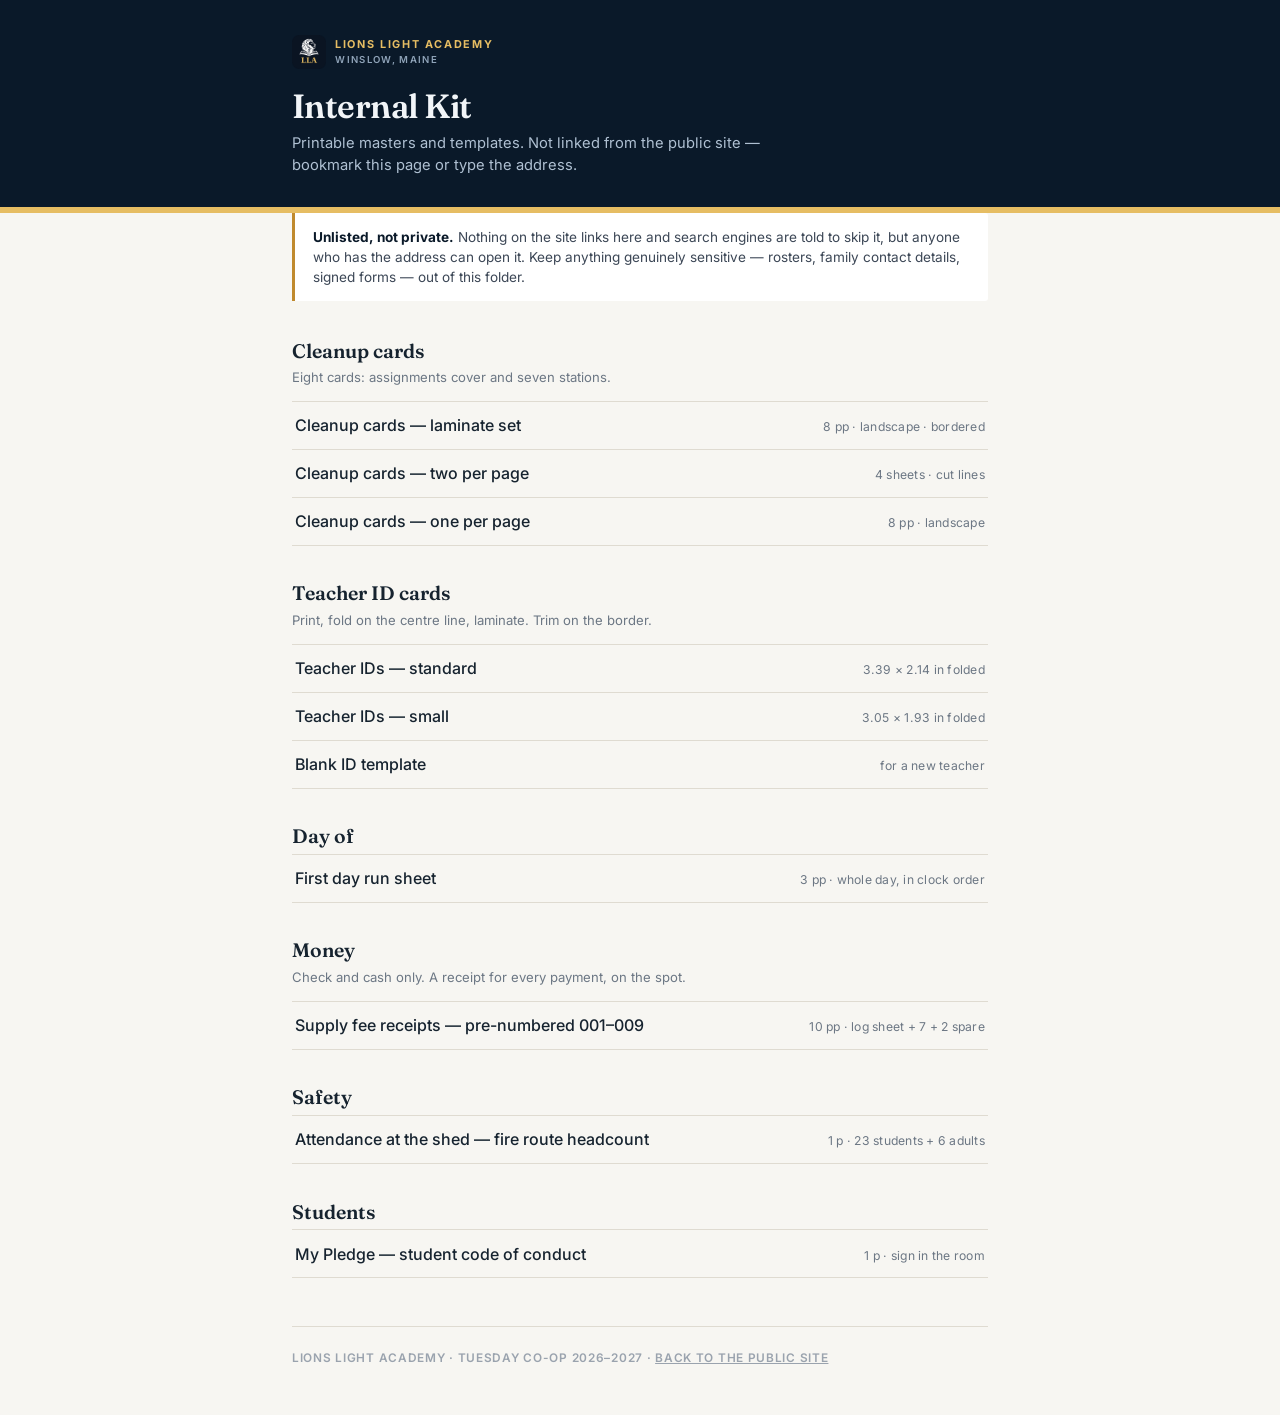
==== kit/index.html @ 5a2d602f "Add unlisted /kit/ with printable masters; noindex" ====
<!doctype html>
<html lang="en">
<head>
<meta charset="utf-8">
<meta name="viewport" content="width=device-width,initial-scale=1">
<meta name="robots" content="noindex,nofollow,noarchive">
<title>Internal Kit — Lions Light Academy</title>
<link rel="icon" href="/favicon-32.png">
<link rel="preconnect" href="https://fonts.googleapis.com">
<link rel="preconnect" href="https://fonts.gstatic.com" crossorigin>
<link href="https://fonts.googleapis.com/css2?family=Fraunces:opsz,wght@9..144,400;9..144,600;9..144,700&family=Inter:wght@400;500;600;700&display=swap" rel="stylesheet">
<style>
  :root{
    --navy:#0A1929; --gold:#E6BD63; --gold-dk:#C08A2E;
    --cream:#F7F6F2; --ink:#16232F; --mute:#6C7784; --rule:#DFDBD1;
  }
  *{box-sizing:border-box;margin:0;padding:0}
  body{font-family:'Inter',system-ui,sans-serif;color:var(--ink);
       background:var(--cream);line-height:1.5;-webkit-font-smoothing:antialiased}

  header{background:var(--navy);color:#F2F5F8;padding:2.2rem 0 1.9rem}
  .wrap{max-width:46rem;margin:0 auto;padding:0 1.25rem}
  .lockup{display:flex;align-items:center;gap:.6rem}
  .lockup img{width:2.1rem;height:auto}
  .org{font-size:.68rem;font-weight:700;letter-spacing:.15em;
       text-transform:uppercase;color:var(--gold)}
  .loc{font-size:.6rem;font-weight:600;letter-spacing:.14em;
       text-transform:uppercase;color:#8FA3B8;margin-top:1px}
  h1{font-family:'Fraunces',Georgia,serif;font-weight:600;font-size:2.1rem;
     line-height:1.05;letter-spacing:-.015em;margin-top:1.25rem}
  .sub{color:#AFC0D2;font-size:.92rem;margin-top:.5rem;max-width:32rem}
  .bar{height:.4rem;background:var(--gold)}

  main{padding:2.4rem 0 3rem}
  .note{background:#fff;border-left:3px solid var(--gold-dk);
        padding:.85rem 1.1rem;font-size:.85rem;color:#3C4756;
        margin-bottom:2.2rem;border-radius:0 3px 3px 0}
  .note b{color:var(--navy)}

  h2{font-family:'Fraunces',Georgia,serif;font-weight:600;font-size:1.22rem;
     margin:2.1rem 0 .15rem}
  h2:first-of-type{margin-top:0}
  .what{font-size:.82rem;color:var(--mute);margin-bottom:.8rem}

  ul{list-style:none;border-top:1px solid var(--rule)}
  li{border-bottom:1px solid var(--rule)}
  li a{display:flex;justify-content:space-between;align-items:baseline;gap:1rem;
       padding:.72rem .2rem;text-decoration:none;color:var(--ink)}
  li a:hover{background:#fff}
  li a .n{font-weight:500}
  li a .m{font-size:.76rem;color:var(--mute);text-align:right;flex:0 0 auto;
          letter-spacing:.02em}

  footer{border-top:1px solid var(--rule);margin-top:3rem;padding:1.4rem 0 3rem;
         font-size:.74rem;color:#9AA3AE;letter-spacing:.06em;text-transform:uppercase;
         font-weight:600}
  footer a{color:#9AA3AE}
  @media(max-width:32rem){
    h1{font-size:1.65rem}
    li a{flex-direction:column;gap:.15rem}
    li a .m{text-align:left}
  }
</style>
</head>
<body>

<header>
  <div class="wrap">
    <div class="lockup">
      <img src="/icon-192.png" alt="">
      <div>
        <div class="org">Lions Light Academy</div>
        <div class="loc">Winslow, Maine</div>
      </div>
    </div>
    <h1>Internal Kit</h1>
    <p class="sub">Printable masters and templates. Not linked from the public
      site — bookmark this page or type the address.</p>
  </div>
</header>
<div class="bar"></div>

<main class="wrap">

  <p class="note"><b>Unlisted, not private.</b> Nothing on the site links here and
    search engines are told to skip it, but anyone who has the address can open
    it. Keep anything genuinely sensitive — rosters, family contact details,
    signed forms — out of this folder.</p>

  <h2>Cleanup cards</h2>
  <p class="what">Eight cards: assignments cover and seven stations.</p>
  <ul>
    <li><a href="cleanup-cards-laminate.pdf">
      <span class="n">Cleanup cards — laminate set</span>
      <span class="m">8 pp · landscape · bordered</span></a></li>
    <li><a href="cleanup-cards-two-up.pdf">
      <span class="n">Cleanup cards — two per page</span>
      <span class="m">4 sheets · cut lines</span></a></li>
    <li><a href="cleanup-cards-full-page.pdf">
      <span class="n">Cleanup cards — one per page</span>
      <span class="m">8 pp · landscape</span></a></li>
  </ul>

  <h2>Teacher ID cards</h2>
  <p class="what">Print, fold on the centre line, laminate. Trim on the border.</p>
  <ul>
    <li><a href="teacher-id-standard.pdf">
      <span class="n">Teacher IDs — standard</span>
      <span class="m">3.39 × 2.14 in folded</span></a></li>
    <li><a href="teacher-id-small.pdf">
      <span class="n">Teacher IDs — small</span>
      <span class="m">3.05 × 1.93 in folded</span></a></li>
    <li><a href="teacher-id-blank-template.pdf">
      <span class="n">Blank ID template</span>
      <span class="m">for a new teacher</span></a></li>
  </ul>

  <h2>Day of</h2>
  <ul>
    <li><a href="first-day-run-sheet.pdf">
      <span class="n">First day run sheet</span>
      <span class="m">3 pp · whole day, in clock order</span></a></li>
  </ul>

  <h2>Money</h2>
  <p class="what">Check and cash only. A receipt for every payment, on the spot.</p>
  <ul>
    <li><a href="supply-fee-receipts-001-009.pdf">
      <span class="n">Supply fee receipts — pre-numbered 001–009</span>
      <span class="m">10 pp · log sheet + 7 + 2 spare</span></a></li>
  </ul>

  <h2>Safety</h2>
  <ul>
    <li><a href="shed-attendance.pdf">
      <span class="n">Attendance at the shed — fire route headcount</span>
      <span class="m">1 p · 23 students + 6 adults</span></a></li>
  </ul>

  <h2>Students</h2>
  <ul>
    <li><a href="../docs/student-pledge.pdf">
      <span class="n">My Pledge — student code of conduct</span>
      <span class="m">1 p · sign in the room</span></a></li>
  </ul>

  <footer>
    Lions Light Academy · Tuesday Co-op 2026–2027 ·
    <a href="/">back to the public site</a>
  </footer>

</main>
</body>
</html>
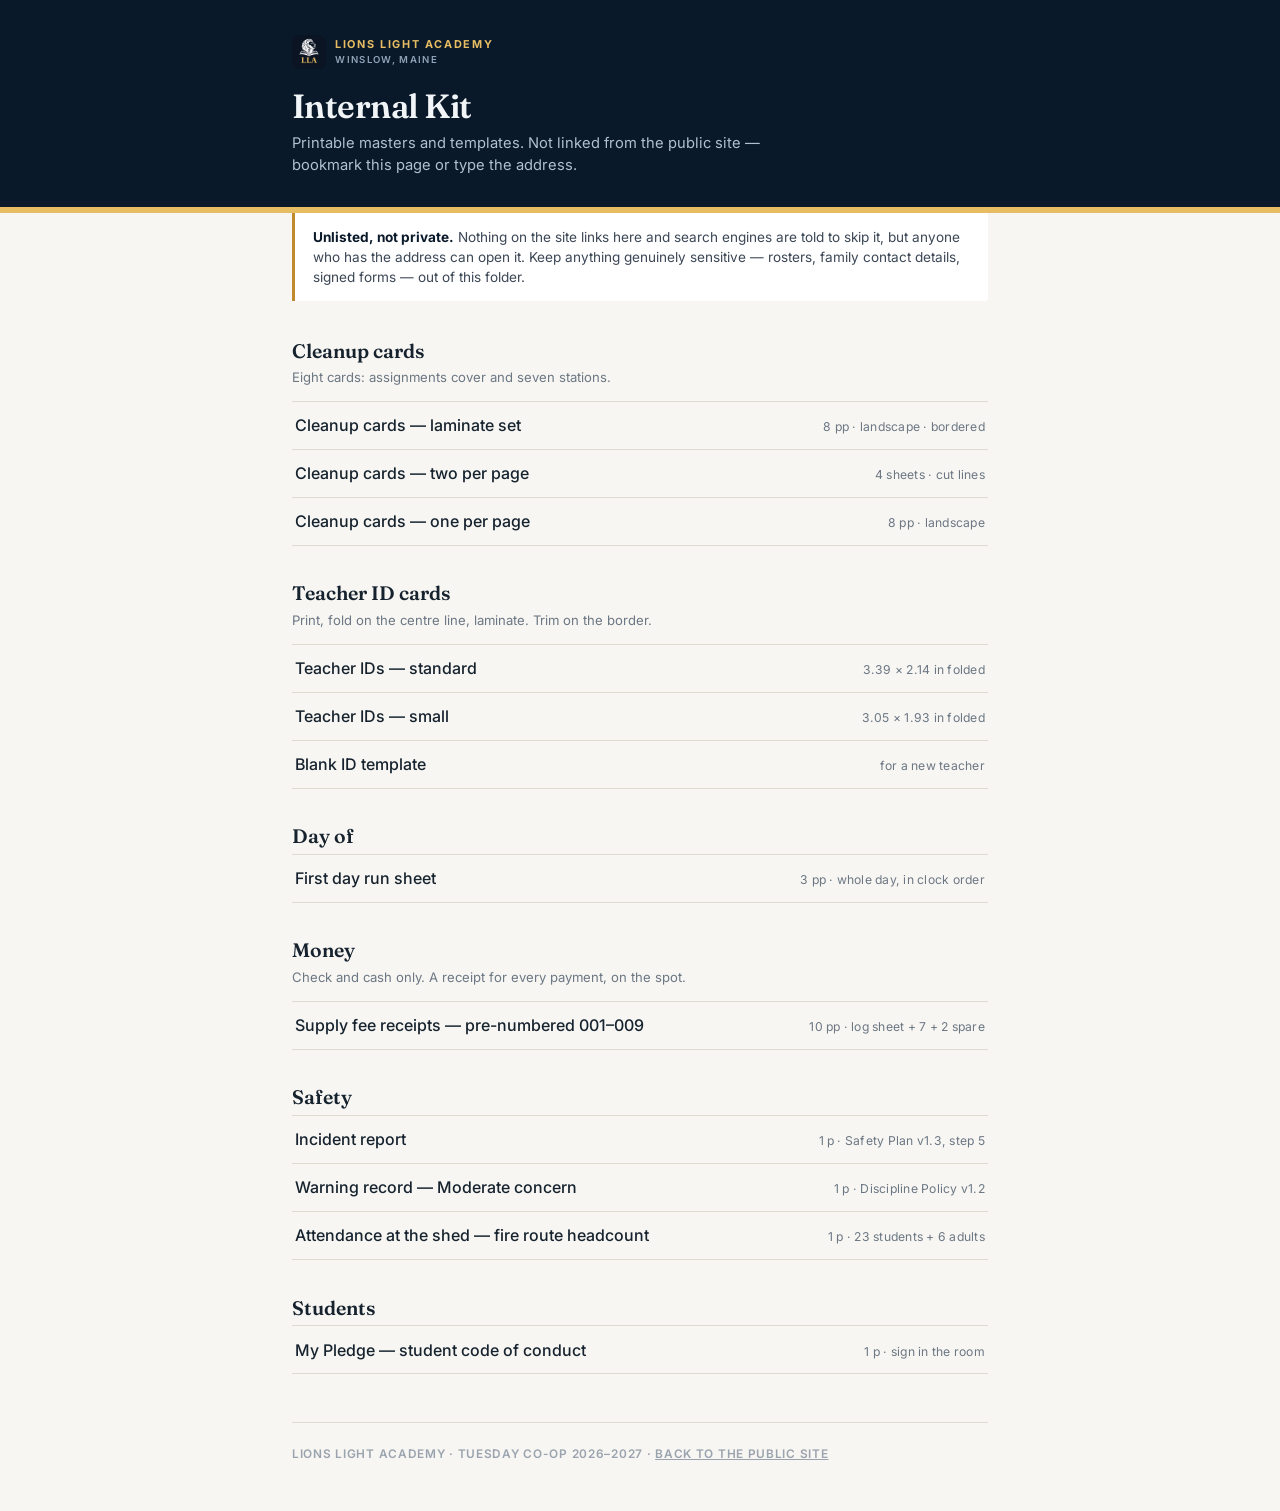
==== commit 485564d7: "Add family Classroom guide; incident + warning records; policy v1.2.1" ====
--- a/kit/index.html
+++ b/kit/index.html
@@ -132,6 +132,12 @@
 
   <h2>Safety</h2>
   <ul>
+    <li><a href="incident-report.pdf">
+      <span class="n">Incident report</span>
+      <span class="m">1 p · Safety Plan v1.3, step 5</span></a></li>
+    <li><a href="warning-record.pdf">
+      <span class="n">Warning record — Moderate concern</span>
+      <span class="m">1 p · Discipline Policy v1.2</span></a></li>
     <li><a href="shed-attendance.pdf">
       <span class="n">Attendance at the shed — fire route headcount</span>
       <span class="m">1 p · 23 students + 6 adults</span></a></li>
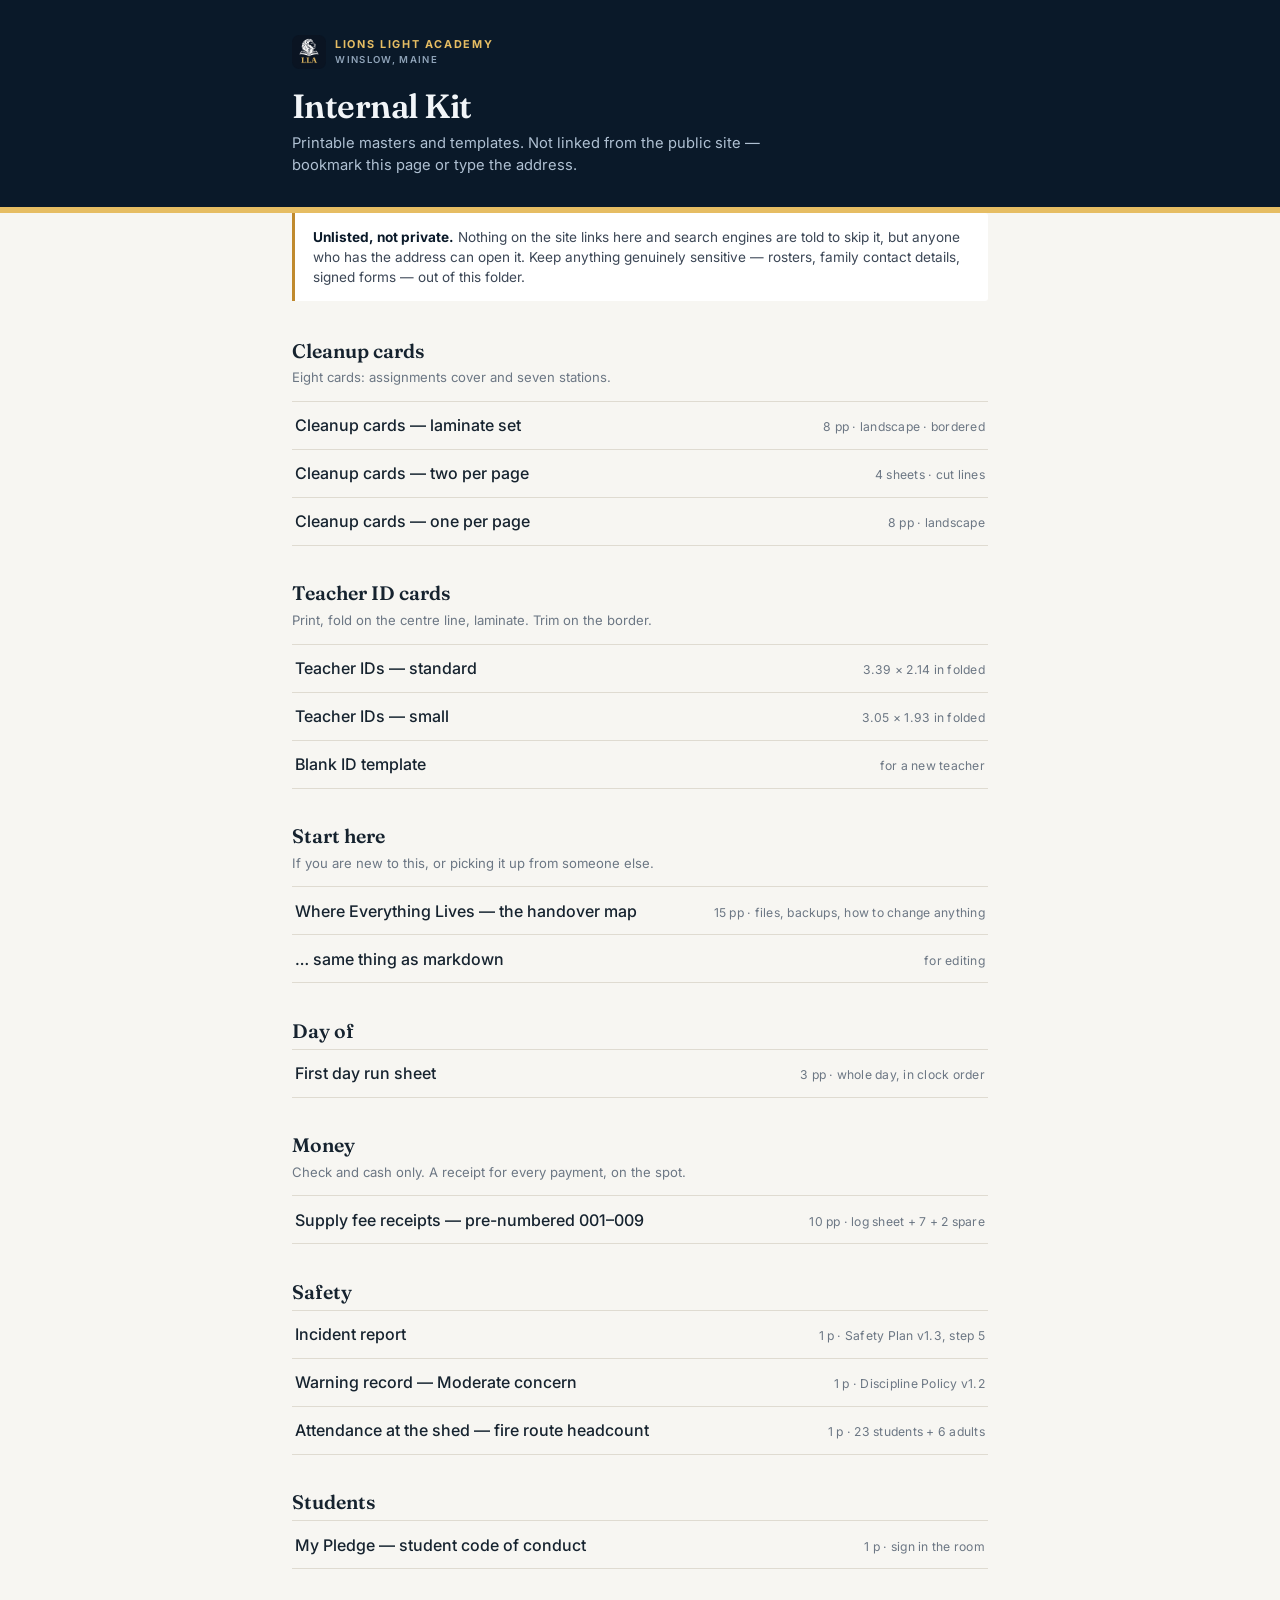
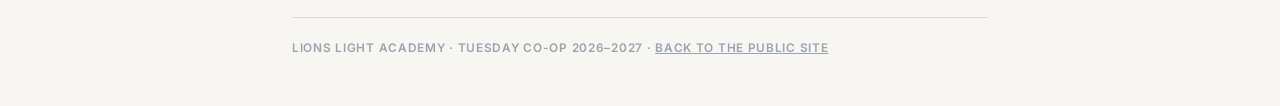
==== commit 71d5252d: "Sources and build pipeline into git; rebuild the last two source-less PDFs" ====
--- a/kit/index.html
+++ b/kit/index.html
@@ -115,6 +115,17 @@
       <span class="m">for a new teacher</span></a></li>
   </ul>
 
+  <h2>Start here</h2>
+  <p class="what">If you are new to this, or picking it up from someone else.</p>
+  <ul>
+    <li><a href="where-everything-lives.pdf">
+      <span class="n">Where Everything Lives — the handover map</span>
+      <span class="m">15 pp · files, backups, how to change anything</span></a></li>
+    <li><a href="WHERE-EVERYTHING-LIVES.md">
+      <span class="n">… same thing as markdown</span>
+      <span class="m">for editing</span></a></li>
+  </ul>
+
   <h2>Day of</h2>
   <ul>
     <li><a href="first-day-run-sheet.pdf">
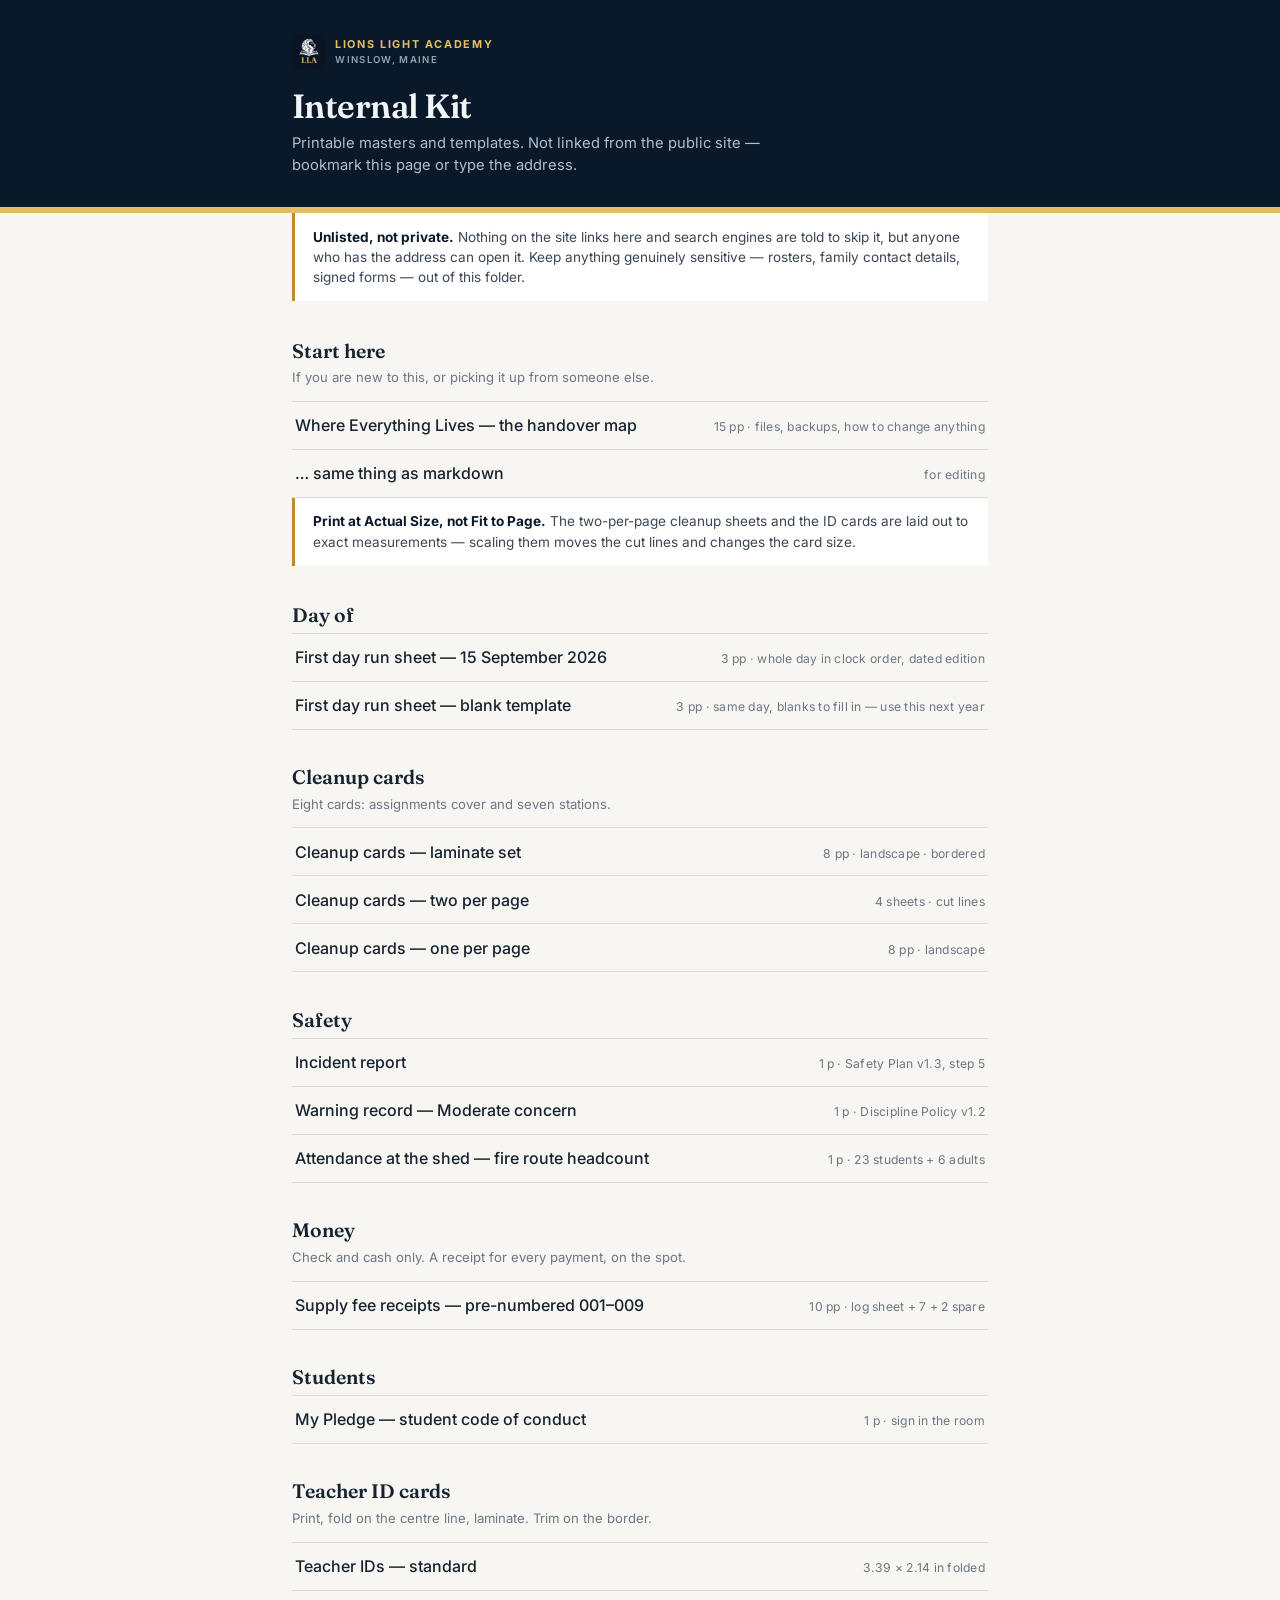
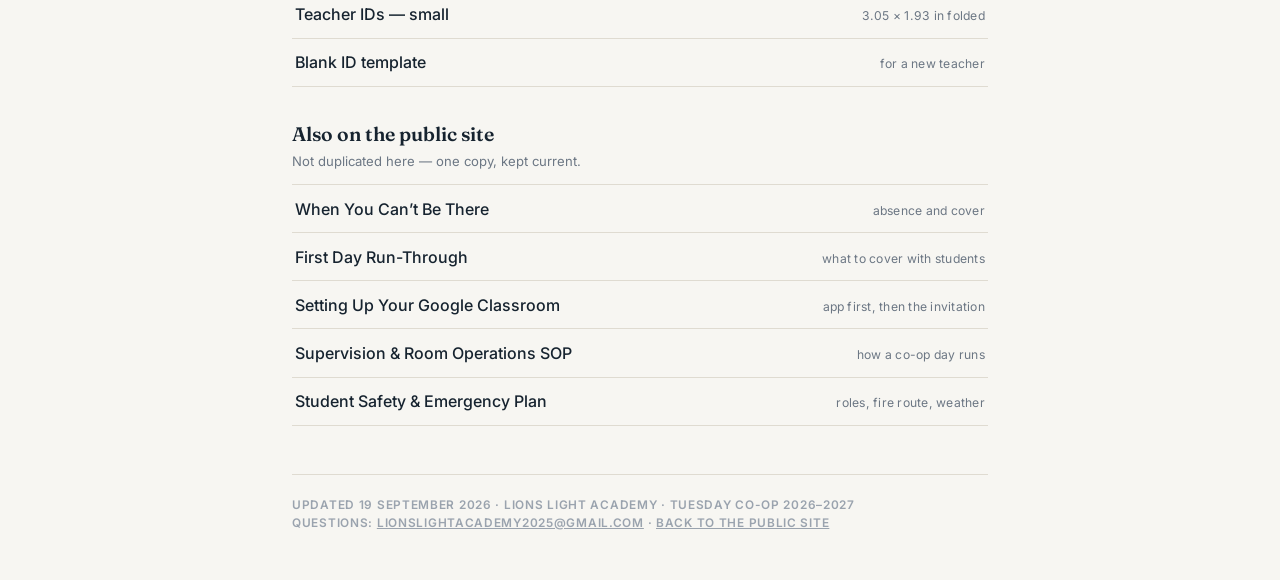
==== commit f687d554: "Kit page: order by when a teacher needs it, link the blank run-sheet template - Sections reordered: " ====
--- a/kit/index.html
+++ b/kit/index.html
@@ -87,6 +87,32 @@
     it. Keep anything genuinely sensitive — rosters, family contact details,
     signed forms — out of this folder.</p>
 
+  <h2>Start here</h2>
+  <p class="what">If you are new to this, or picking it up from someone else.</p>
+  <ul>
+    <li><a href="where-everything-lives.pdf">
+      <span class="n">Where Everything Lives — the handover map</span>
+      <span class="m">15 pp · files, backups, how to change anything</span></a></li>
+    <li><a href="WHERE-EVERYTHING-LIVES.md">
+      <span class="n">… same thing as markdown</span>
+      <span class="m">for editing</span></a></li>
+  </ul>
+
+  <p class="note" style="margin-top:0">
+    <b>Print at Actual Size, not Fit to Page.</b> The two-per-page cleanup sheets and the
+    ID cards are laid out to exact measurements &mdash; scaling them moves the cut lines and
+    changes the card size.</p>
+
+  <h2>Day of</h2>
+  <ul>
+    <li><a href="first-day-run-sheet.pdf">
+      <span class="n">First day run sheet &mdash; 15 September 2026</span>
+      <span class="m">3 pp · whole day in clock order, dated edition</span></a></li>
+    <li><a href="first-day-run-sheet-template.pdf">
+      <span class="n">First day run sheet &mdash; blank template</span>
+      <span class="m">3 pp · same day, blanks to fill in &mdash; use this next year</span></a></li>
+  </ul>
+
   <h2>Cleanup cards</h2>
   <p class="what">Eight cards: assignments cover and seven stations.</p>
   <ul>
@@ -101,6 +127,34 @@
       <span class="m">8 pp · landscape</span></a></li>
   </ul>
 
+  <h2>Safety</h2>
+  <ul>
+    <li><a href="incident-report.pdf">
+      <span class="n">Incident report</span>
+      <span class="m">1 p · Safety Plan v1.3, step 5</span></a></li>
+    <li><a href="warning-record.pdf">
+      <span class="n">Warning record — Moderate concern</span>
+      <span class="m">1 p · Discipline Policy v1.2</span></a></li>
+    <li><a href="shed-attendance.pdf">
+      <span class="n">Attendance at the shed — fire route headcount</span>
+      <span class="m">1 p · 23 students + 6 adults</span></a></li>
+  </ul>
+
+  <h2>Money</h2>
+  <p class="what">Check and cash only. A receipt for every payment, on the spot.</p>
+  <ul>
+    <li><a href="supply-fee-receipts-001-009.pdf">
+      <span class="n">Supply fee receipts — pre-numbered 001–009</span>
+      <span class="m">10 pp · log sheet + 7 + 2 spare</span></a></li>
+  </ul>
+
+  <h2>Students</h2>
+  <ul>
+    <li><a href="../docs/student-pledge.pdf">
+      <span class="n">My Pledge — student code of conduct</span>
+      <span class="m">1 p · sign in the room</span></a></li>
+  </ul>
+
   <h2>Teacher ID cards</h2>
   <p class="what">Print, fold on the centre line, laminate. Trim on the border.</p>
   <ul>
@@ -115,55 +169,30 @@
       <span class="m">for a new teacher</span></a></li>
   </ul>
 
-  <h2>Start here</h2>
-  <p class="what">If you are new to this, or picking it up from someone else.</p>
-  <ul>
-    <li><a href="where-everything-lives.pdf">
-      <span class="n">Where Everything Lives — the handover map</span>
-      <span class="m">15 pp · files, backups, how to change anything</span></a></li>
-    <li><a href="WHERE-EVERYTHING-LIVES.md">
-      <span class="n">… same thing as markdown</span>
-      <span class="m">for editing</span></a></li>
-  </ul>
-
-  <h2>Day of</h2>
-  <ul>
-    <li><a href="first-day-run-sheet.pdf">
-      <span class="n">First day run sheet</span>
-      <span class="m">3 pp · whole day, in clock order</span></a></li>
-  </ul>
-
-  <h2>Money</h2>
-  <p class="what">Check and cash only. A receipt for every payment, on the spot.</p>
-  <ul>
-    <li><a href="supply-fee-receipts-001-009.pdf">
-      <span class="n">Supply fee receipts — pre-numbered 001–009</span>
-      <span class="m">10 pp · log sheet + 7 + 2 spare</span></a></li>
-  </ul>
-
-  <h2>Safety</h2>
-  <ul>
-    <li><a href="incident-report.pdf">
-      <span class="n">Incident report</span>
-      <span class="m">1 p · Safety Plan v1.3, step 5</span></a></li>
-    <li><a href="warning-record.pdf">
-      <span class="n">Warning record — Moderate concern</span>
-      <span class="m">1 p · Discipline Policy v1.2</span></a></li>
-    <li><a href="shed-attendance.pdf">
-      <span class="n">Attendance at the shed — fire route headcount</span>
-      <span class="m">1 p · 23 students + 6 adults</span></a></li>
-  </ul>
-
-  <h2>Students</h2>
-  <ul>
-    <li><a href="../docs/student-pledge.pdf">
-      <span class="n">My Pledge — student code of conduct</span>
-      <span class="m">1 p · sign in the room</span></a></li>
+  <h2>Also on the public site</h2>
+  <p class="what">Not duplicated here &mdash; one copy, kept current.</p>
+  <ul>
+    <li><a href="../docs/teacher-absence-plan.pdf">
+      <span class="n">When You Can&rsquo;t Be There</span>
+      <span class="m">absence and cover</span></a></li>
+    <li><a href="../docs/first-day-run-through.pdf">
+      <span class="n">First Day Run-Through</span>
+      <span class="m">what to cover with students</span></a></li>
+    <li><a href="../docs/classroom-setup-guide.pdf">
+      <span class="n">Setting Up Your Google Classroom</span>
+      <span class="m">app first, then the invitation</span></a></li>
+    <li><a href="../docs/supervision-sop.pdf">
+      <span class="n">Supervision &amp; Room Operations SOP</span>
+      <span class="m">how a co-op day runs</span></a></li>
+    <li><a href="../docs/safety-emergency-plan.pdf">
+      <span class="n">Student Safety &amp; Emergency Plan</span>
+      <span class="m">roles, fire route, weather</span></a></li>
   </ul>
 
   <footer>
-    Lions Light Academy · Tuesday Co-op 2026–2027 ·
-    <a href="/">back to the public site</a>
+    Updated 19 September 2026 · Lions Light Academy · Tuesday Co-op 2026–2027<br>
+    Questions: <a href="mailto:lionslightacademy2025@gmail.com">lionslightacademy2025@gmail.com</a>
+    · <a href="/">back to the public site</a>
   </footer>
 
 </main>
